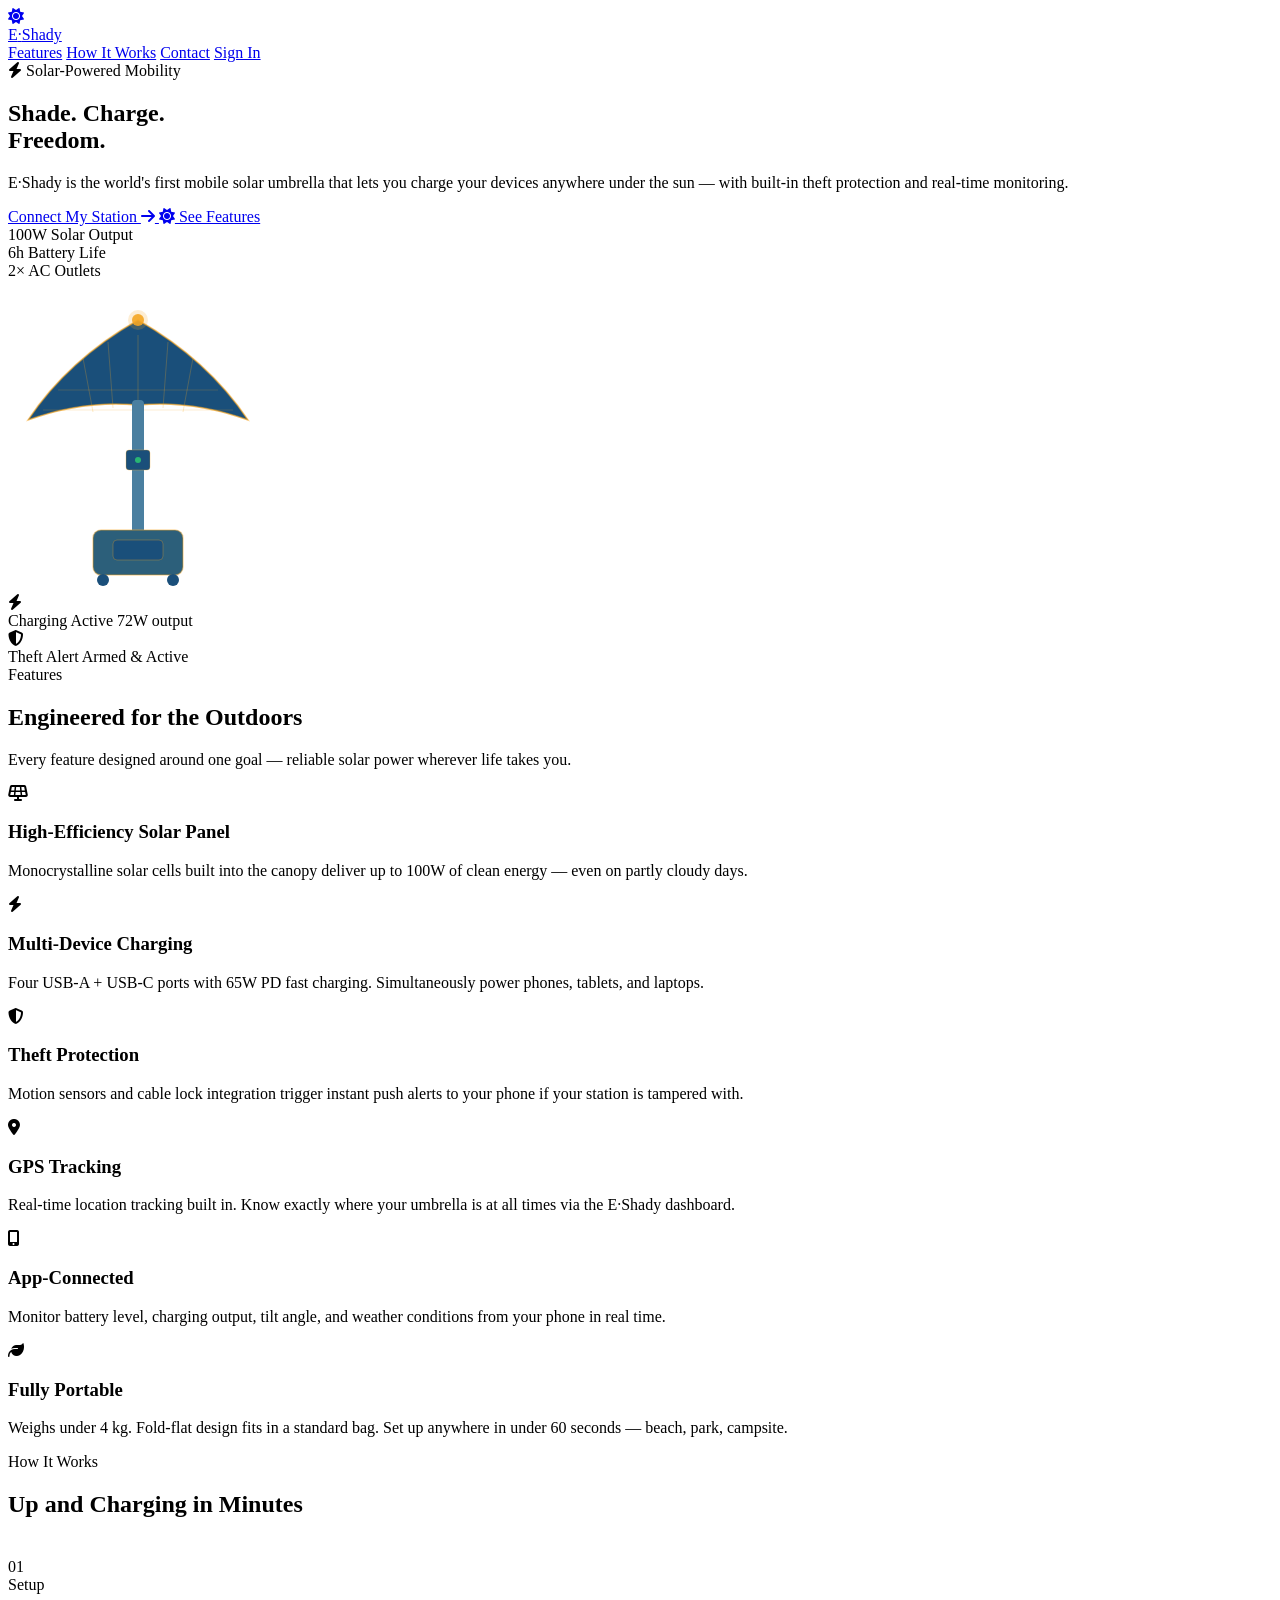
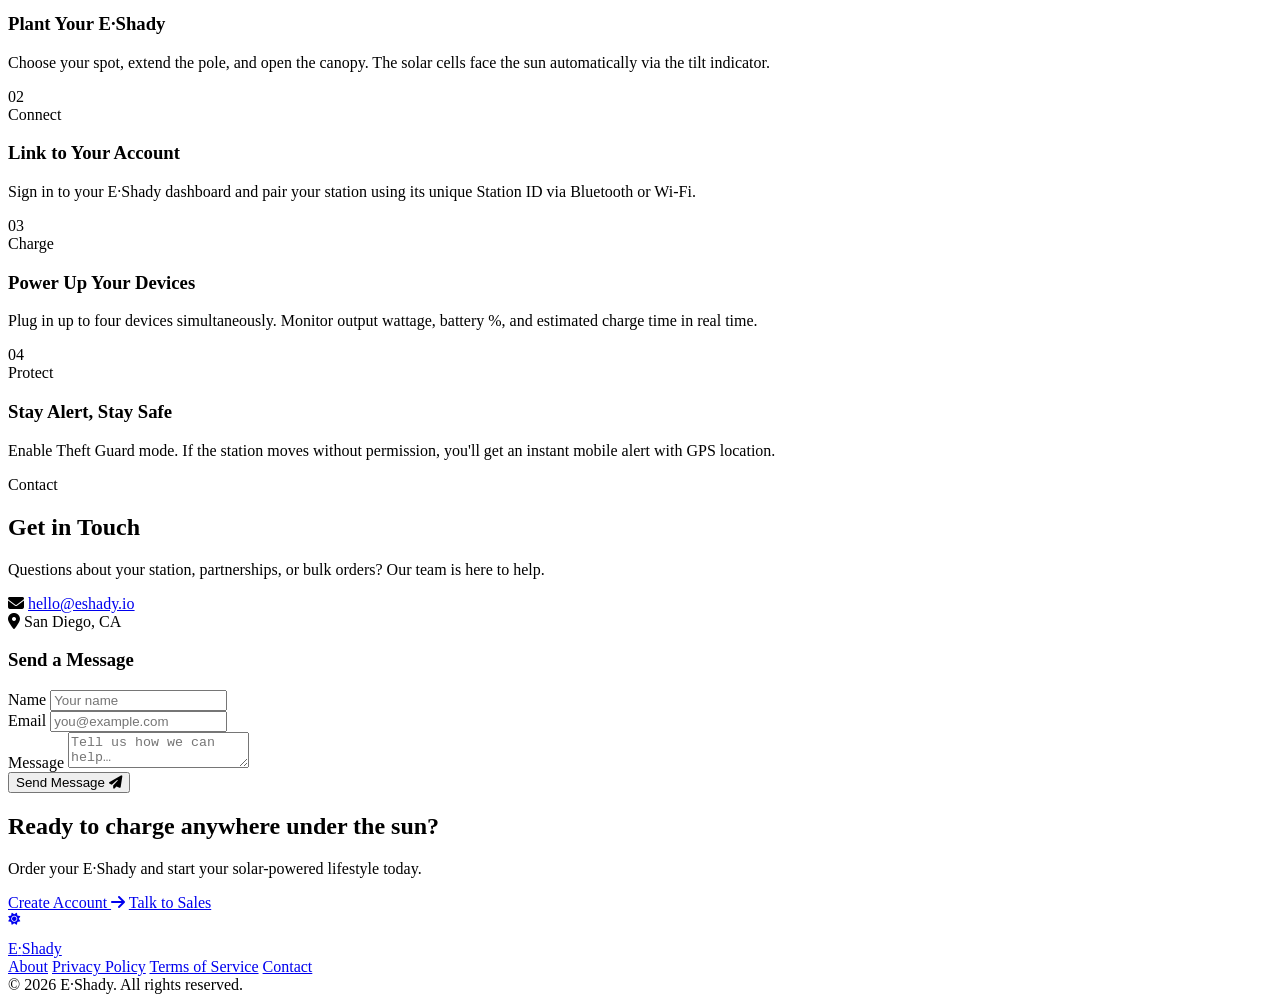
==== app/template/index.html @ 4dbcea80 "rename" ====
<!DOCTYPE html>
<html lang="en">
<head>
  <meta charset="utf-8" />
  <meta name="viewport" content="width=device-width, initial-scale=1" />
  <title>E·Shady — Solar Mobility Charging</title>

  <link rel="preconnect" href="https://fonts.googleapis.com">
  <link rel="preconnect" href="https://fonts.gstatic.com" crossorigin>
  <link href="https://fonts.googleapis.com/css2?family=Syne:wght@400;500;600;700;800&family=DM+Sans:ital,opsz,wght@0,9..40,300;0,9..40,400;0,9..40,500;1,9..40,300&display=swap" rel="stylesheet">

  <link rel="stylesheet" href="https://cdnjs.cloudflare.com/ajax/libs/font-awesome/6.5.0/css/all.min.css">
  <script src="/static/javascript/home.js" defer></script>
  <link rel="stylesheet" href="/static/css/global.css">
  <link rel="stylesheet" href="/static/css/home.css">
</head>
<body>

  <div class="sky-canvas">
    <div class="sun-glow"></div>
    <div class="sun-core"></div>
    <div class="ray"></div>
    <div class="ray"></div>
    <div class="ray"></div>
    <div class="ray"></div>
    <div class="ray"></div>
    <div class="ray"></div>
    <div class="ray"></div>
    <div class="ray"></div>
    <div class="ray"></div>
    <div class="ray"></div>
    <div class="ray"></div>
    <div class="ray"></div>
  </div>

  <div class="page">

    <header id="header">
      <a href="/" class="logo">
        <div class="logo-icon"><i class="fas fa-sun"></i></div>
        E<span class="logo-dot">·</span>Shady
      </a>
      <nav>
        <a href="#features">Features</a>
        <a href="#how">How It Works</a>
        <a href="#contact">Contact</a>
        <a href="#dashboard" class="btn-signin">Sign In</a>
      </nav>
    </header>

    <section class="hero">
      <div class="hero-left">
        <div class="hero-tag">
          <i class="fas fa-bolt"></i>
          Solar-Powered Mobility
        </div>

        <h1>Shade. Charge.<br><span>Freedom.</span></h1>

        <p class="hero-desc">
          E·Shady is the world's first mobile solar umbrella that lets you charge your
          devices anywhere under the sun — with built-in theft protection and real-time
          monitoring.
        </p>

        <div class="hero-cta">
          <a href="#dashboard" class="btn-primary">
            Connect My Station <i class="fas fa-arrow-right"></i>
          </a>
          <a href="#features" class="btn-outline">
            <i class="fas fa-sun"></i> See Features
          </a>
        </div>

        <div class="hero-stats">
          <div class="stat-item">
            <span class="stat-num">100W</span>
            <span class="stat-lbl">Solar Output</span>
          </div>
          <div class="stat-div"></div>
          <div class="stat-item">
            <span class="stat-num">6h</span>
            <span class="stat-lbl">Battery Life</span>
          </div>
          <div class="stat-div"></div>
          <div class="stat-item">
            <span class="stat-num">2×</span>
            <span class="stat-lbl">AC Outlets</span>
          </div>
        </div>
      </div>

      <div class="hero-right">
        <div class="umbrella-card">
          <div class="umbrella-bg"></div>

          <svg class="umbrella-svg" width="260" height="310" viewBox="0 0 260 310" fill="none"
               aria-label="E·Shady solar umbrella illustration" role="img">
            <!-- Canopy -->
            <path d="M130 40 Q60 80 20 140 Q75 120 130 125 Q185 120 240 140 Q200 80 130 40Z"
                  fill="#1A4F7A" stroke="rgba(245,166,35,0.4)" stroke-width="1"/>
            <line x1="75"  y1="78"  x2="85"  y2="132" stroke="rgba(245,166,35,0.25)" stroke-width="1"/>
            <line x1="100" y1="62"  x2="105" y2="128" stroke="rgba(245,166,35,0.25)" stroke-width="1"/>
            <line x1="130" y1="55"  x2="130" y2="125" stroke="rgba(245,166,35,0.25)" stroke-width="1"/>
            <line x1="160" y1="62"  x2="155" y2="128" stroke="rgba(245,166,35,0.25)" stroke-width="1"/>
            <line x1="185" y1="78"  x2="175" y2="132" stroke="rgba(245,166,35,0.25)" stroke-width="1"/>
            <line x1="50"  y1="110" x2="210" y2="110" stroke="rgba(245,166,35,0.2)"  stroke-width="1"/>
            <line x1="35"  y1="130" x2="225" y2="130" stroke="rgba(245,166,35,0.2)"  stroke-width="1"/>
            <path d="M130 40 Q60 80 20 140 Q75 120 130 125 Q185 120 240 140 Q200 80 130 40Z"
                  fill="none" stroke="rgba(245,166,35,0.5)" stroke-width="1.5"/>
            <circle cx="130" cy="40" r="6"  fill="#F5A623" opacity="0.9"/>
            <circle cx="130" cy="40" r="10" fill="rgba(245,166,35,0.2)"/>

            <rect x="124" y="120" width="12" height="170" rx="4" fill="url(#poleGrad)"/>

            <rect x="118" y="170" width="24" height="20" rx="3"
                  fill="#1A4F7A" stroke="rgba(245,166,35,0.3)" />

            <circle cx="130" cy="180" r="3" fill="#2ECC71">
              <animate attributeName="opacity" values="1;0.3;1" dur="2s" repeatCount="indefinite"/>
            </circle>

            <rect x="85" y="250" width="90" height="45" rx="8"
                  fill="#2C5F7A" stroke="rgba(245,166,35,0.4)" stroke-width="1.5"/>

            <rect x="105" y="260" width="50" height="20" rx="4"
                  fill="#1A4F7A" stroke="rgba(245,166,35,0.3)" />

            <!-- 4 wheels -->
            <circle cx="95"  cy="300" r="6" fill="#1A4F7A"/>
            <circle cx="165" cy="300" r="6" fill="#1A4F7A"/>

            <!-- Gradient -->
            <defs>
              <linearGradient id="poleGrad" x1="124" y1="0" x2="136" y2="0">
                <stop offset="0%" stop-color="#4A7FA0"/>
                <stop offset="100%" stop-color="#2C5F7A"/>
              </linearGradient>
            </defs>

          </svg>

          <div class="card-badge badge-charge">
            <div class="badge-icon yellow"><i class="fas fa-bolt"></i></div>
            <div class="badge-text">
              <span class="badge-title">Charging Active</span>
              <span class="badge-sub">72W output</span>
              <div class="charge-bar"><div class="charge-fill"></div></div>
            </div>
          </div>

          <div class="card-badge badge-shield">
            <div class="badge-icon green"><i class="fas fa-shield-alt"></i></div>
            <div class="badge-text">
              <span class="badge-title">Theft Alert</span>
              <span class="badge-sub">Armed &amp; Active</span>
            </div>
          </div>
        </div>
      </div>
    </section>

    <section class="features" id="features">
      <span class="section-label">Features</span>
      <h2 class="section-heading">Engineered for the Outdoors</h2>
      <p class="section-sub">
        Every feature designed around one goal — reliable solar power wherever life takes you.
      </p>

      <div class="features-grid">
        <div class="feature-card">
          <div class="feat-icon"><i class="fas fa-solar-panel"></i></div>
          <h3>High-Efficiency Solar Panel</h3>
          <p>Monocrystalline solar cells built into the canopy deliver up to 100W of clean energy — even on partly cloudy days.</p>
        </div>

        <div class="feature-card">
          <div class="feat-icon"><i class="fas fa-bolt"></i></div>
          <h3>Multi-Device Charging</h3>
          <p>Four USB-A + USB-C ports with 65W PD fast charging. Simultaneously power phones, tablets, and laptops.</p>
        </div>

        <div class="feature-card">
          <div class="feat-icon red"><i class="fas fa-shield-alt"></i></div>
          <h3>Theft Protection</h3>
          <p>Motion sensors and cable lock integration trigger instant push alerts to your phone if your station is tampered with.</p>
        </div>

        <div class="feature-card">
          <div class="feat-icon green"><i class="fas fa-map-marker-alt"></i></div>
          <h3>GPS Tracking</h3>
          <p>Real-time location tracking built in. Know exactly where your umbrella is at all times via the E·Shady dashboard.</p>
        </div>

        <div class="feature-card">
          <div class="feat-icon"><i class="fas fa-mobile-alt"></i></div>
          <h3>App-Connected</h3>
          <p>Monitor battery level, charging output, tilt angle, and weather conditions from your phone in real time.</p>
        </div>

        <div class="feature-card">
          <div class="feat-icon green"><i class="fas fa-leaf"></i></div>
          <h3>Fully Portable</h3>
          <p>Weighs under 4 kg. Fold-flat design fits in a standard bag. Set up anywhere in under 60 seconds — beach, park, campsite.</p>
        </div>
      </div>
    </section>

    <section class="how-section" id="how">
      <span class="section-label">How It Works</span>
      <h2 class="section-heading" style="margin-bottom:2.5rem;">Up and Charging in Minutes</h2>

      <div class="steps-grid">
        <div class="step-block">
          <div class="step-num">01</div>
          <div class="step-tag">Setup</div>
          <h3>Plant Your E·Shady</h3>
          <p>Choose your spot, extend the pole, and open the canopy. The solar cells face the sun automatically via the tilt indicator.</p>
        </div>

        <div class="step-block">
          <div class="step-num">02</div>
          <div class="step-tag">Connect</div>
          <h3>Link to Your Account</h3>
          <p>Sign in to your E·Shady dashboard and pair your station using its unique Station ID via Bluetooth or Wi-Fi.</p>
        </div>

        <div class="step-block">
          <div class="step-num">03</div>
          <div class="step-tag">Charge</div>
          <h3>Power Up Your Devices</h3>
          <p>Plug in up to four devices simultaneously. Monitor output wattage, battery %, and estimated charge time in real time.</p>
        </div>

        <div class="step-block">
          <div class="step-num">04</div>
          <div class="step-tag">Protect</div>
          <h3>Stay Alert, Stay Safe</h3>
          <p>Enable Theft Guard mode. If the station moves without permission, you'll get an instant mobile alert with GPS location.</p>
        </div>
      </div>
    </section>

    <section class="contact-section" id="contact">
      <div class="contact-left">
        <span class="section-label">Contact</span>
        <h2 class="section-heading">Get in Touch</h2>
        <p>Questions about your station, partnerships, or bulk orders? Our team is here to help.</p>

        <div class="contact-detail">
          <i class="fas fa-envelope"></i>
          <a href="mailto:hello@eshady.io">hello@eshady.io</a>
        </div>
        <div class="contact-detail">
          <i class="fas fa-map-marker-alt"></i>
          <span>San Diego, CA</span>
        </div>
      </div>

      <div class="contact-form-wrap">
        <h3>Send a Message</h3>
        <form id="contactForm" novalidate>
          <div class="row-2">
            <div class="form-group">
              <label for="contactName">Name</label>
              <input id="contactName" type="text" name="name" placeholder="Your name" required>
            </div>
            <div class="form-group">
              <label for="contactEmail">Email</label>
              <input id="contactEmail" type="email" name="email" placeholder="you@example.com" required>
            </div>
          </div>
          <div class="form-group">
            <label for="contactMessage">Message</label>
            <textarea id="contactMessage" name="message" placeholder="Tell us how we can help…" required></textarea>
          </div>
          <button type="submit" class="btn-primary">
            Send Message <i class="fas fa-paper-plane"></i>
          </button>
        </form>
      </div>
    </section>

    <div class="cta-banner">
      <h2>Ready to charge anywhere under the sun?</h2>
      <p>Order your E·Shady and start your solar-powered lifestyle today.</p>
      <div class="cta-actions">
        <a href="#dashboard" class="btn-primary">Create Account <i class="fas fa-arrow-right"></i></a>
        <a href="#contact"   class="btn-outline">Talk to Sales</a>
      </div>
    </div>

    <footer>
      <a href="/" class="footer-logo">
        <div class="logo-icon" style="width:28px; height:28px; font-size:0.75rem;">
          <i class="fas fa-sun"></i>
        </div>
        E<span class="logo-dot">·</span>Shady
      </a>

      <div class="footer-links">
        <a href="/about">About</a>
        <a href="/privacy">Privacy Policy</a>
        <a href="/terms">Terms of Service</a>
        <a href="#contact">Contact</a>
      </div>

      <div class="footer-copy">&copy; 2026 E·Shady. All rights reserved.</div>
    </footer>

  </div>

  

</body>
</html>
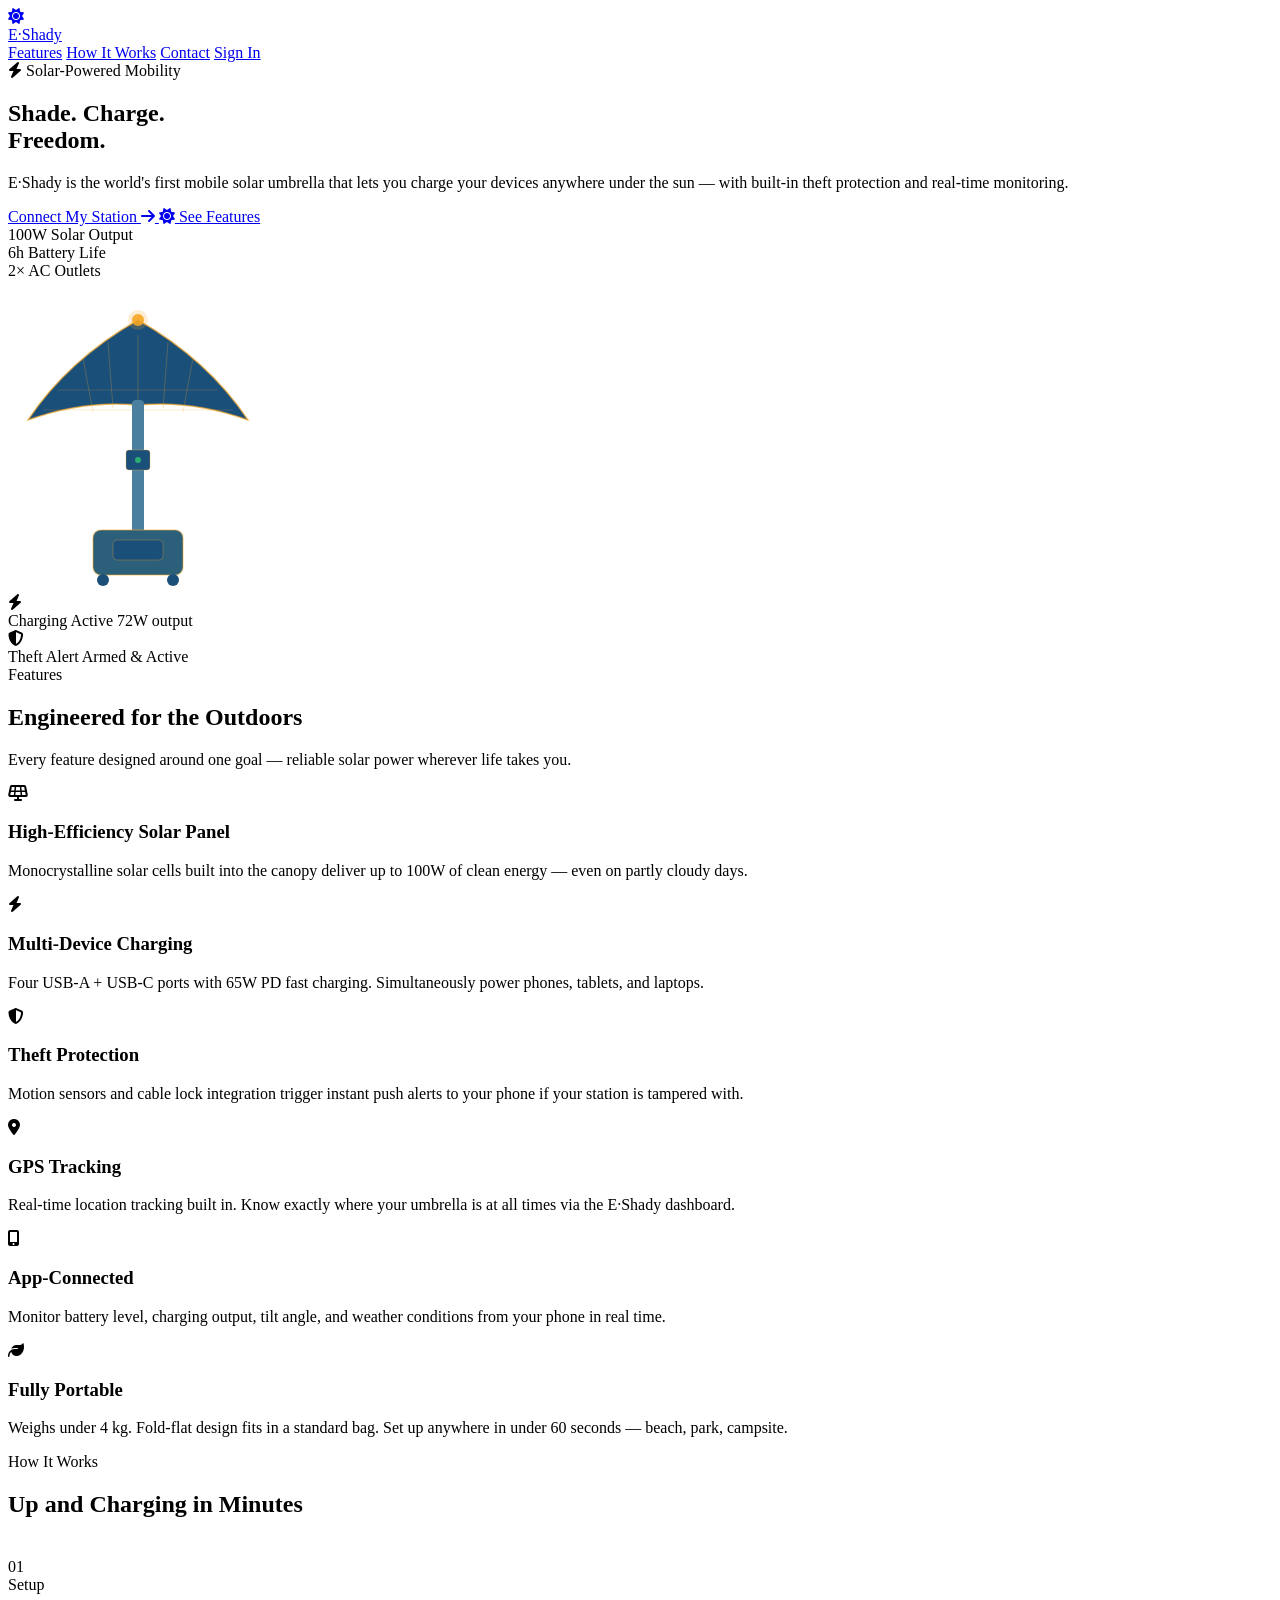
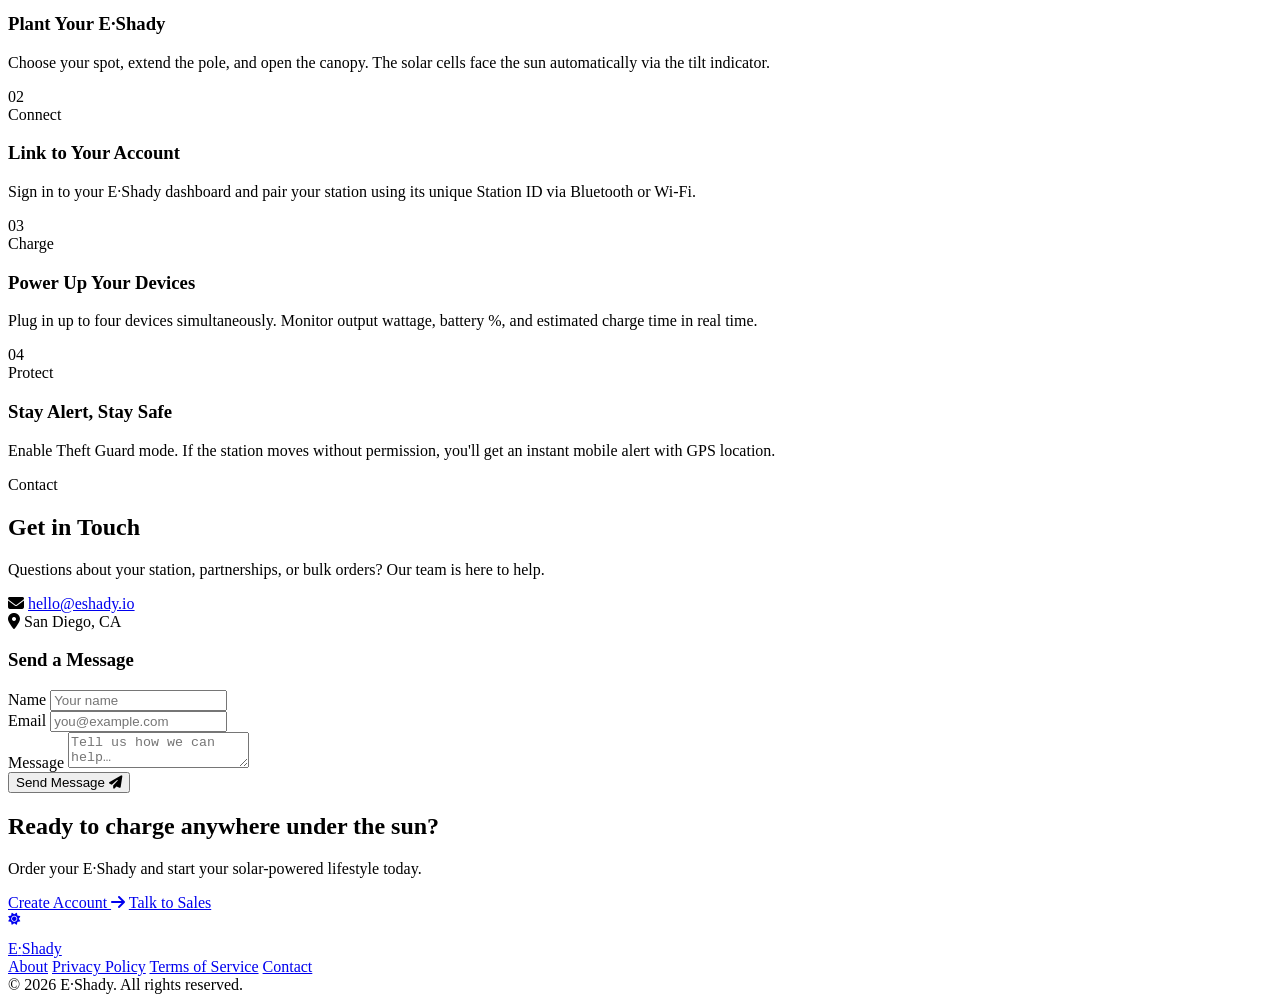
==== commit d671bdae: "Fix landing page routes and add Render health probe support" ====
--- a/app/template/index.html
+++ b/app/template/index.html
@@ -44,7 +44,7 @@
         <a href="#features">Features</a>
         <a href="#how">How It Works</a>
         <a href="#contact">Contact</a>
-        <a href="#dashboard" class="btn-signin">Sign In</a>
+        <a href="/login" class="btn-signin">Sign In</a>
       </nav>
     </header>
 
@@ -64,7 +64,7 @@
         </p>
 
         <div class="hero-cta">
-          <a href="#dashboard" class="btn-primary">
+          <a href="/login" class="btn-primary">
             Connect My Station <i class="fas fa-arrow-right"></i>
           </a>
           <a href="#features" class="btn-outline">
@@ -285,7 +285,7 @@
       <h2>Ready to charge anywhere under the sun?</h2>
       <p>Order your E·Shady and start your solar-powered lifestyle today.</p>
       <div class="cta-actions">
-        <a href="#dashboard" class="btn-primary">Create Account <i class="fas fa-arrow-right"></i></a>
+        <a href="/signup" class="btn-primary">Create Account <i class="fas fa-arrow-right"></i></a>
         <a href="#contact"   class="btn-outline">Talk to Sales</a>
       </div>
     </div>
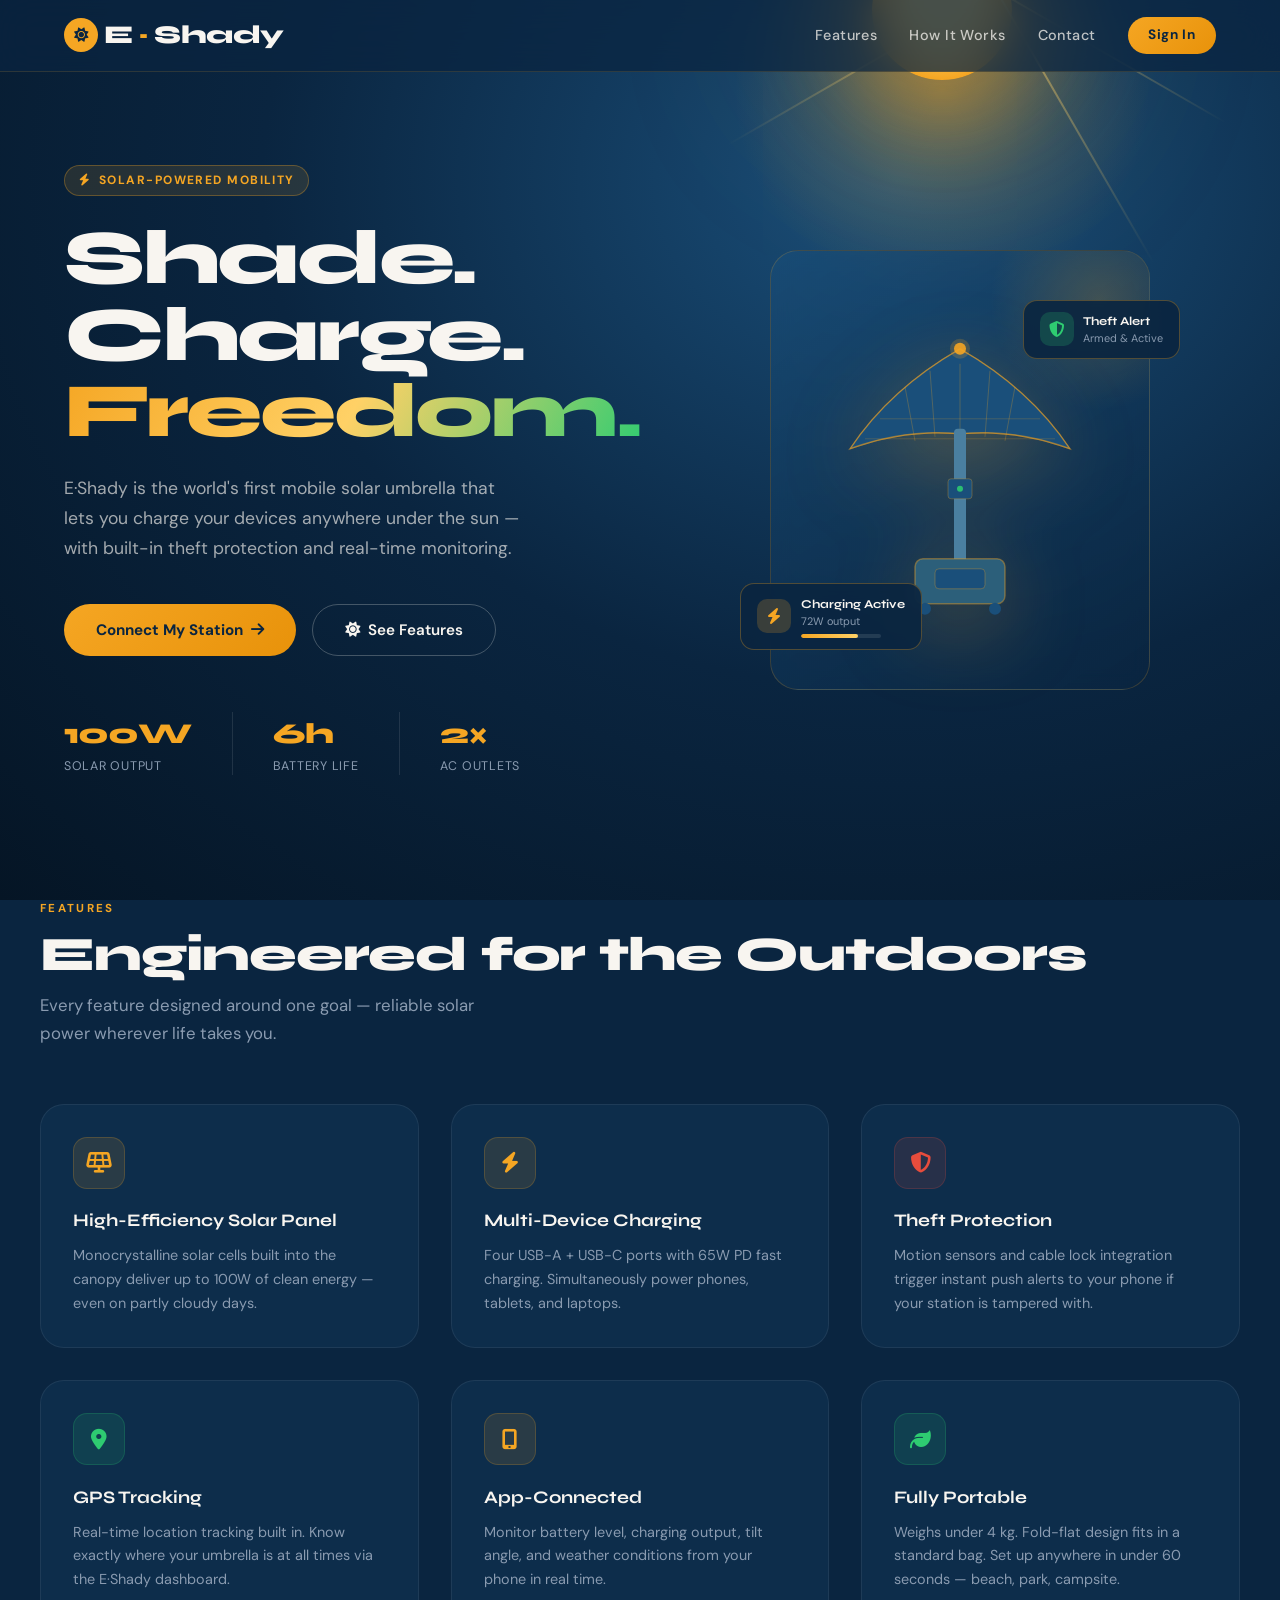
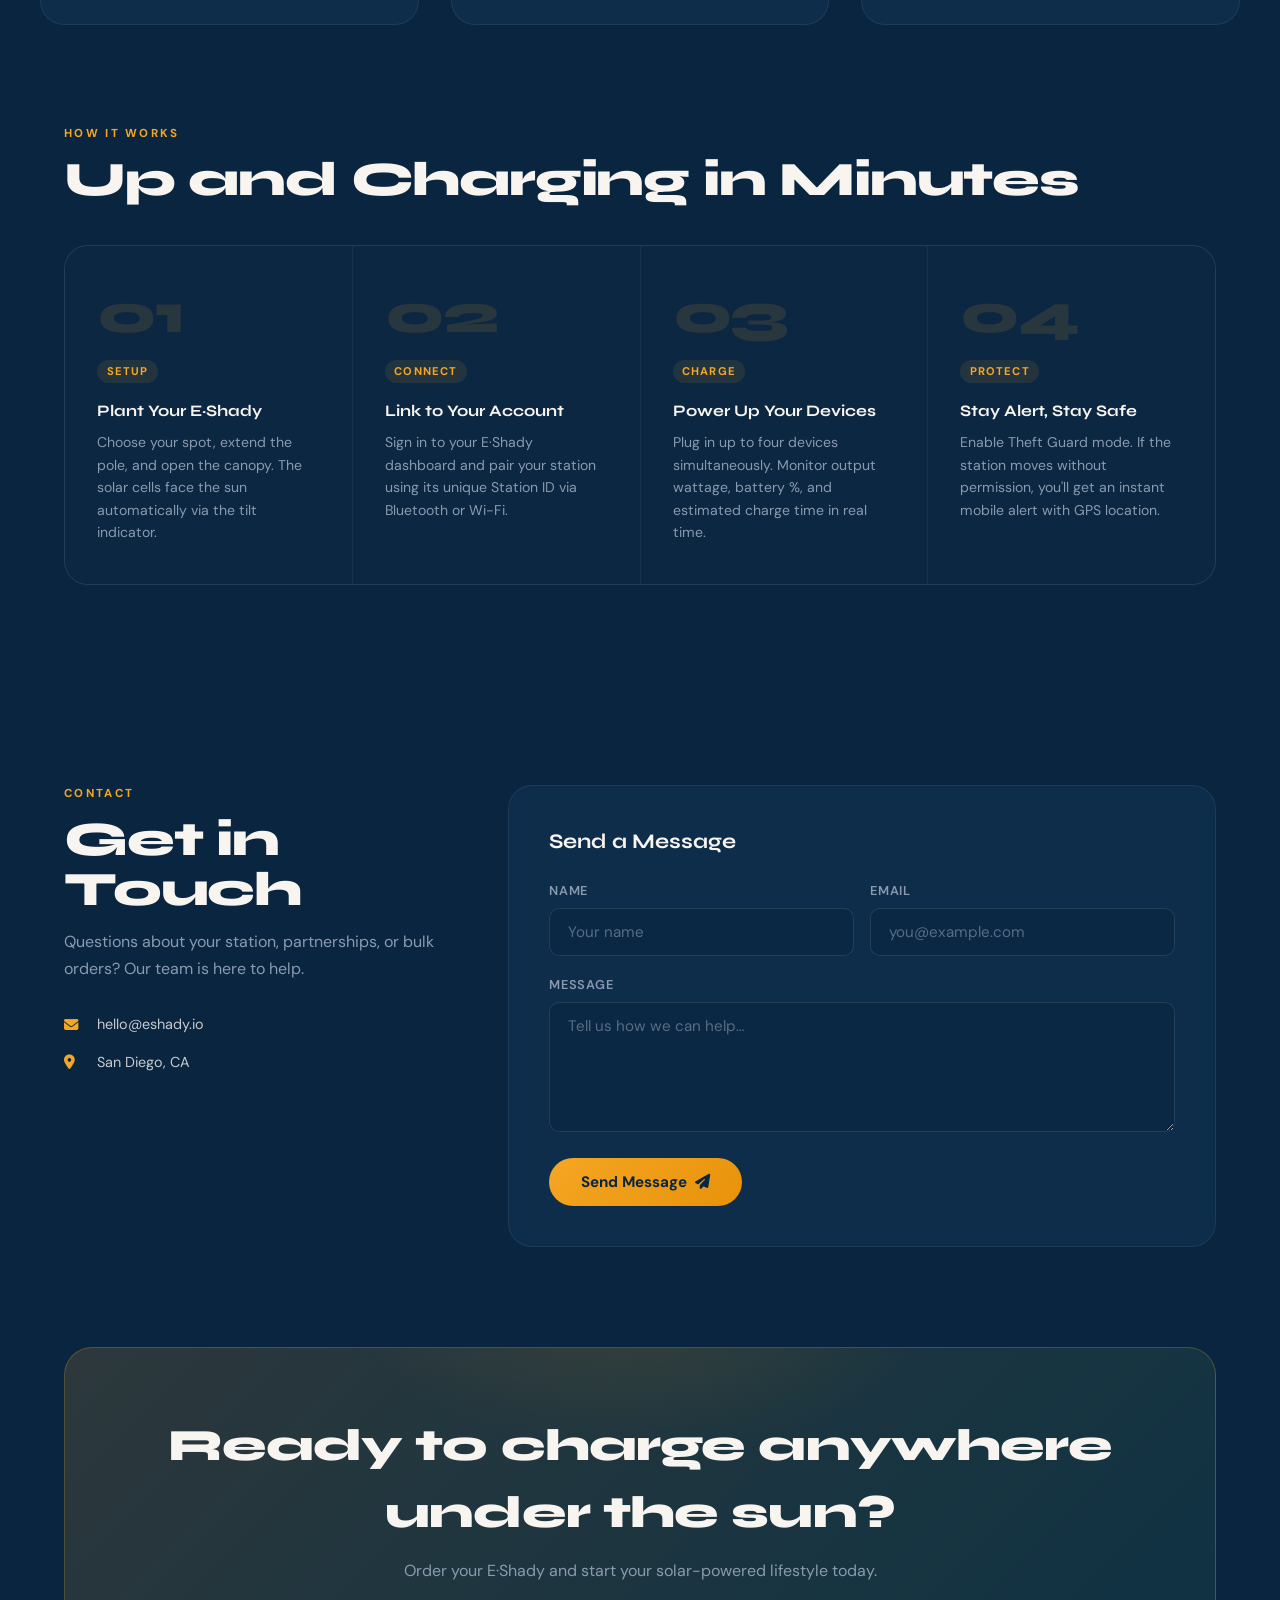
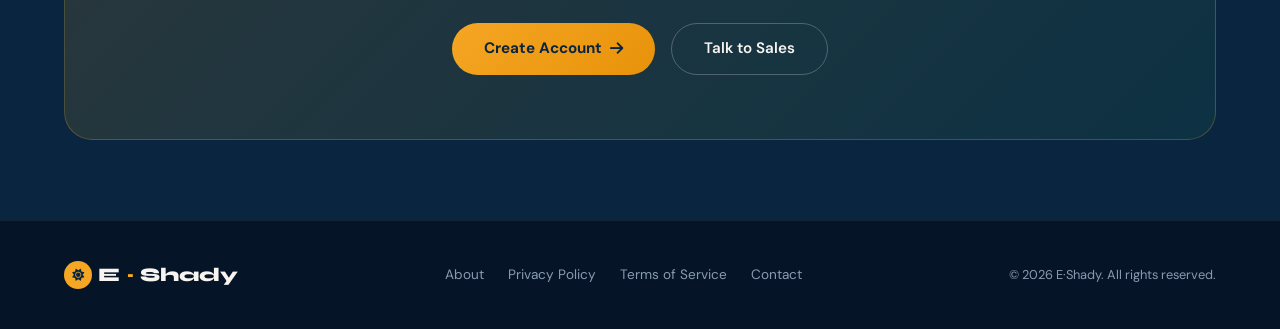
==== commit b29b70d0: "UI updates added maps page and changes to html to link to new css and js locations" ====
--- a/app/template/index.html
+++ b/app/template/index.html
@@ -11,8 +11,8 @@
 
   <link rel="stylesheet" href="https://cdnjs.cloudflare.com/ajax/libs/font-awesome/6.5.0/css/all.min.css">
   <script src="/static/javascript/home.js" defer></script>
-  <link rel="stylesheet" href="/static/css/global.css">
-  <link rel="stylesheet" href="/static/css/home.css">
+  <link rel="stylesheet" href="/app/static/css/global.css">
+  <link rel="stylesheet" href="/app/static/css/home.css">
 </head>
 <body>
 
--- a/app/static/css/global.css
+++ b/app/static/css/global.css
@@ -0,0 +1,452 @@
+/* ============================================================
+   E·SHADY  —  global.css
+   Shared across ALL pages: tokens, reset, typography,
+   header, footer, buttons, forms, utility classes.
+   ============================================================ */
+
+/* ──────────────────── DESIGN TOKENS ──────────────────── */
+:root {
+  /* Brand colours */
+  --sun:        #F5A623;
+  --sun-bright: #FFD166;
+  --sun-dark:   #E8920A;
+  --sky:        #0A2540;
+  --sky-mid:    #133B5C;
+  --sky-light:  #1A4F7A;
+  --sky-deep:   #051525;
+  --leaf:       #2ECC71;
+  --leaf-dim:   #27AE60;
+  --white:      #F8F5F0;
+  --muted:      #8A9BB0;
+  --danger:     #E74C3C;
+
+  /* Typography */
+  --font-display: 'Syne', sans-serif;
+  --font-body:    'DM Sans', sans-serif;
+
+  /* Spacing scale */
+  --space-xs:  0.4rem;
+  --space-sm:  0.8rem;
+  --space-md:  1.2rem;
+  --space-lg:  2rem;
+  --space-xl:  3.5rem;
+  --space-2xl: 6rem;
+
+  /* Radius */
+  --radius-sm:  10px;
+  --radius-md:  16px;
+  --radius-lg:  24px;
+  --radius-pill: 100px;
+
+  /* Transitions */
+  --transition-fast: 0.2s ease;
+  --transition-base: 0.3s ease;
+
+  /* Header height — used to offset page content */
+  --header-h: 72px;
+
+  /* Section horizontal padding */
+  --section-px: 5%;
+}
+
+/* ──────────────────── RESET ──────────────────── */
+*, *::before, *::after {
+  box-sizing: border-box;
+  margin: 0;
+  padding: 0;
+}
+
+html {
+  scroll-behavior: smooth;
+  -webkit-text-size-adjust: 100%;
+}
+
+body {
+  font-family: var(--font-body);
+  background: var(--sky);
+  color: var(--white);
+  overflow-x: hidden;
+  line-height: 1.5;
+  -webkit-font-smoothing: antialiased;
+}
+
+img, svg { display: block; max-width: 100%; }
+a { color: inherit; text-decoration: none; }
+button { font-family: inherit; cursor: pointer; }
+ul { list-style: none; }
+
+/* ──────────────────── ANIMATED SKY BACKGROUND ──────────────────── */
+/* Applied on every page via the .sky-canvas element in HTML */
+.sky-canvas {
+  position: fixed;
+  inset: 0;
+  z-index: 0;
+  background: radial-gradient(ellipse at 70% 20%, var(--sky-light) 0%, var(--sky) 50%, var(--sky-deep) 100%);
+  overflow: hidden;
+  pointer-events: none;
+}
+
+.sun-glow {
+  position: absolute;
+  top: -120px;
+  right: 10%;
+  width: 420px;
+  height: 420px;
+  border-radius: 50%;
+  background: radial-gradient(circle, rgba(245,166,35,0.35) 0%, rgba(245,166,35,0.12) 40%, transparent 70%);
+  animation: pulse-sun 6s ease-in-out infinite;
+}
+
+.sun-core {
+  position: absolute;
+  top: -60px;
+  right: calc(10% + 140px);
+  width: 140px;
+  height: 140px;
+  border-radius: 50%;
+  background: radial-gradient(circle, var(--sun-bright) 30%, var(--sun) 70%);
+  box-shadow:
+    0 0 80px 30px rgba(245,166,35,0.4),
+    0 0 200px 80px rgba(245,166,35,0.15);
+  animation: pulse-sun 6s ease-in-out infinite;
+}
+
+@keyframes pulse-sun {
+  0%, 100% { opacity: 1; transform: scale(1); }
+  50%       { opacity: 0.85; transform: scale(1.04); }
+}
+
+/* Sun rays */
+.ray {
+  position: absolute;
+  top: -10px;
+  right: calc(10% + 155px);
+  width: 2px;
+  background: linear-gradient(to bottom, rgba(255,209,102,0.6), transparent);
+  transform-origin: top center;
+  animation: spin-rays 20s linear infinite;
+}
+.ray:nth-child(1)  { height: 320px; transform: rotate(0deg); }
+.ray:nth-child(2)  { height: 280px; transform: rotate(30deg); }
+.ray:nth-child(3)  { height: 310px; transform: rotate(60deg); }
+.ray:nth-child(4)  { height: 260px; transform: rotate(90deg); }
+.ray:nth-child(5)  { height: 290px; transform: rotate(120deg); }
+.ray:nth-child(6)  { height: 300px; transform: rotate(150deg); }
+.ray:nth-child(7)  { height: 270px; transform: rotate(180deg); }
+.ray:nth-child(8)  { height: 295px; transform: rotate(210deg); }
+.ray:nth-child(9)  { height: 285px; transform: rotate(240deg); }
+.ray:nth-child(10) { height: 305px; transform: rotate(270deg); }
+.ray:nth-child(11) { height: 265px; transform: rotate(300deg); }
+.ray:nth-child(12) { height: 315px; transform: rotate(330deg); }
+
+@keyframes spin-rays { to { transform: rotate(360deg); } }
+
+/* Floating particles */
+.particle {
+  position: absolute;
+  border-radius: 50%;
+  background: rgba(255,209,102,0.5);
+  animation: float-up linear infinite;
+}
+
+@keyframes float-up {
+  0%   { opacity: 0; transform: translateY(0) scale(0); }
+  10%  { opacity: 1; }
+  90%  { opacity: 0.5; }
+  100% { opacity: 0; transform: translateY(-120vh) scale(1.5); }
+}
+
+/* ──────────────────── PAGE WRAPPER ──────────────────── */
+.page {
+  position: relative;
+  z-index: 1;
+}
+
+/* ──────────────────── HEADER ──────────────────── */
+header {
+  position: fixed;
+  top: 0; left: 0; right: 0;
+  z-index: 100;
+  height: var(--header-h);
+  padding: 0 var(--section-px);
+  display: flex;
+  align-items: center;
+  justify-content: space-between;
+  background: rgba(10,37,64,0.75);
+  backdrop-filter: blur(18px);
+  -webkit-backdrop-filter: blur(18px);
+  border-bottom: 1px solid rgba(245,166,35,0.15);
+  transition: background var(--transition-base);
+}
+
+header.scrolled {
+  background: rgba(5,21,37,0.95);
+}
+
+/* Logo */
+.logo {
+  font-family: var(--font-display);
+  font-size: 1.6rem;
+  font-weight: 800;
+  letter-spacing: -0.02em;
+  display: flex;
+  align-items: center;
+  gap: var(--space-xs);
+  text-decoration: none;
+  color: var(--white);
+}
+
+.logo-dot { color: var(--sun); }
+
+.logo-icon {
+  width: 34px;
+  height: 34px;
+  background: var(--sun);
+  border-radius: 50%;
+  display: flex;
+  align-items: center;
+  justify-content: center;
+  font-size: 0.9rem;
+  color: var(--sky);
+  flex-shrink: 0;
+}
+
+/* Nav */
+nav {
+  display: flex;
+  align-items: center;
+  gap: 2rem;
+}
+
+nav a {
+  color: rgba(248,245,240,0.75);
+  font-size: 0.9rem;
+  font-weight: 500;
+  letter-spacing: 0.03em;
+  transition: color var(--transition-fast);
+}
+
+nav a:hover,
+nav a.active { color: var(--sun); }
+
+.btn-signin {
+  background: linear-gradient(135deg, var(--sun), var(--sun-dark));
+  color: var(--sky) !important;
+  padding: 0.5rem 1.3rem;
+  border-radius: var(--radius-pill);
+  font-weight: 700;
+  font-size: 0.85rem;
+  letter-spacing: 0.04em;
+  transition: box-shadow var(--transition-fast), transform var(--transition-fast);
+}
+
+.btn-signin:hover {
+  box-shadow: 0 0 24px rgba(245,166,35,0.5);
+  transform: translateY(-1px);
+}
+
+/* ──────────────────── FOOTER ──────────────────── */
+footer {
+  position: relative;
+  z-index: 1;
+  background: rgba(5,21,37,0.9);
+  border-top: 1px solid rgba(255,255,255,0.06);
+  padding: 2.5rem var(--section-px);
+  display: flex;
+  align-items: center;
+  justify-content: space-between;
+  flex-wrap: wrap;
+  gap: 1rem;
+}
+
+.footer-logo {
+  font-family: var(--font-display);
+  font-weight: 800;
+  font-size: 1.2rem;
+  display: flex;
+  align-items: center;
+  gap: var(--space-xs);
+  color: var(--white);
+  text-decoration: none;
+}
+
+.footer-links {
+  display: flex;
+  gap: 1.5rem;
+  flex-wrap: wrap;
+}
+
+.footer-links a {
+  color: var(--muted);
+  font-size: 0.85rem;
+  transition: color var(--transition-fast);
+}
+
+.footer-links a:hover { color: var(--sun); }
+
+.footer-copy {
+  color: var(--muted);
+  font-size: 0.8rem;
+}
+
+/* ──────────────────── BUTTONS ──────────────────── */
+.btn-primary {
+  background: linear-gradient(135deg, var(--sun), var(--sun-dark));
+  color: var(--sky);
+  font-family: var(--font-body);
+  font-weight: 700;
+  font-size: 0.95rem;
+  padding: 0.85rem 2rem;
+  border-radius: var(--radius-pill);
+  border: none;
+  display: inline-flex;
+  align-items: center;
+  gap: 0.5rem;
+  cursor: pointer;
+  text-decoration: none;
+  transition: box-shadow var(--transition-fast), transform var(--transition-fast);
+}
+
+.btn-primary:hover {
+  box-shadow: 0 8px 32px rgba(245,166,35,0.45);
+  transform: translateY(-2px);
+}
+
+.btn-outline {
+  background: transparent;
+  color: var(--white);
+  font-family: var(--font-body);
+  font-weight: 600;
+  font-size: 0.95rem;
+  padding: 0.85rem 2rem;
+  border-radius: var(--radius-pill);
+  border: 1px solid rgba(248,245,240,0.25);
+  display: inline-flex;
+  align-items: center;
+  gap: 0.5rem;
+  cursor: pointer;
+  text-decoration: none;
+  transition: background var(--transition-fast), border-color var(--transition-fast);
+}
+
+.btn-outline:hover {
+  background: rgba(248,245,240,0.06);
+  border-color: rgba(248,245,240,0.5);
+}
+
+.btn-connect {
+  background: linear-gradient(135deg, var(--leaf), var(--leaf-dim));
+  color: #fff;
+  font-family: var(--font-body);
+  font-weight: 700;
+  font-size: 0.9rem;
+  padding: 0.75rem 1.4rem;
+  border-radius: var(--radius-sm);
+  border: none;
+  display: inline-flex;
+  align-items: center;
+  gap: 0.4rem;
+  cursor: pointer;
+  white-space: nowrap;
+  transition: box-shadow var(--transition-fast), transform var(--transition-fast);
+}
+
+.btn-connect:hover {
+  box-shadow: 0 6px 20px rgba(46,204,113,0.35);
+  transform: translateY(-1px);
+}
+
+/* ──────────────────── FORMS ──────────────────── */
+.form-group { margin-bottom: 1.2rem; }
+
+.form-group label {
+  display: block;
+  font-size: 0.8rem;
+  font-weight: 600;
+  letter-spacing: 0.06em;
+  text-transform: uppercase;
+  color: var(--muted);
+  margin-bottom: 0.5rem;
+}
+
+.form-group input,
+.form-group textarea {
+  width: 100%;
+  background: rgba(10,37,64,0.6);
+  border: 1px solid rgba(255,255,255,0.1);
+  color: var(--white);
+  font-family: var(--font-body);
+  font-size: 0.95rem;
+  padding: 0.8rem 1.1rem;
+  border-radius: var(--radius-sm);
+  outline: none;
+  transition: border-color var(--transition-fast), box-shadow var(--transition-fast);
+}
+
+.form-group input:focus,
+.form-group textarea:focus {
+  border-color: var(--sun);
+  box-shadow: 0 0 0 3px rgba(245,166,35,0.15);
+}
+
+.form-group input::placeholder,
+.form-group textarea::placeholder {
+  color: rgba(138,155,176,0.6);
+}
+
+.form-group textarea {
+  resize: vertical;
+  min-height: 130px;
+}
+
+/* ──────────────────── SECTION TYPOGRAPHY ──────────────────── */
+.section-label {
+  display: block;
+  font-size: 0.72rem;
+  font-weight: 700;
+  letter-spacing: 0.2em;
+  text-transform: uppercase;
+  color: var(--sun);
+  margin-bottom: 0.8rem;
+}
+
+.section-heading {
+  font-family: var(--font-display);
+  font-size: clamp(2rem, 4vw, 3rem);
+  font-weight: 800;
+  letter-spacing: -0.025em;
+  line-height: 1.05;
+  margin-bottom: 0.75rem;
+}
+
+.section-sub {
+  color: var(--muted);
+  font-size: 1.05rem;
+  max-width: 480px;
+  line-height: 1.65;
+  margin-bottom: 3.5rem;
+}
+
+/* ──────────────────── UTILITY ANIMATIONS ──────────────────── */
+@keyframes fade-up {
+  from { opacity: 0; transform: translateY(24px); }
+  to   { opacity: 1; transform: translateY(0); }
+}
+
+@keyframes dot-blink {
+  0%, 100% { opacity: 1; }
+  50%       { opacity: 0.4; }
+}
+
+/* ──────────────────── RESPONSIVE — GLOBAL ──────────────────── */
+@media (max-width: 900px) {
+  nav a:not(.btn-signin) { display: none; }
+
+  footer {
+    flex-direction: column;
+    text-align: center;
+  }
+
+  .footer-links { justify-content: center; }
+}
+
--- a/app/static/css/home.css
+++ b/app/static/css/home.css
@@ -0,0 +1,653 @@
+.hero {
+  min-height: 100vh;
+  display: flex;
+  align-items: center;
+  padding: calc(var(--header-h) + 3rem) var(--section-px) 5rem;
+  gap: 4rem;
+}
+
+.hero-left {
+  flex: 1;
+  max-width: 580px;
+}
+
+.hero-tag {
+  display: inline-flex;
+  align-items: center;
+  gap: 0.5rem;
+  background: rgba(245,166,35,0.12);
+  border: 1px solid rgba(245,166,35,0.3);
+  color: var(--sun);
+  font-size: 0.75rem;
+  font-weight: 700;
+  letter-spacing: 0.12em;
+  text-transform: uppercase;
+  padding: 0.35rem 0.85rem;
+  border-radius: var(--radius-pill);
+  margin-bottom: 1.5rem;
+  animation: fade-up 0.8s ease both;
+}
+
+.hero h1 {
+  font-family: var(--font-display);
+  font-size: clamp(3rem, 6vw, 5rem);
+  font-weight: 800;
+  line-height: 1.0;
+  letter-spacing: -0.03em;
+  margin-bottom: 1.5rem;
+  animation: fade-up 0.8s 0.1s ease both;
+}
+
+.hero h1 span {
+  background: linear-gradient(120deg, var(--sun), var(--sun-bright), var(--leaf));
+  -webkit-background-clip: text;
+  -webkit-text-fill-color: transparent;
+  background-clip: text;
+}
+
+.hero-desc {
+  color: rgba(248,245,240,0.65);
+  font-size: 1.1rem;
+  line-height: 1.7;
+  max-width: 460px;
+  margin-bottom: 2.5rem;
+  animation: fade-up 0.8s 0.2s ease both;
+}
+
+.hero-cta {
+  display: flex;
+  gap: 1rem;
+  flex-wrap: wrap;
+  animation: fade-up 0.8s 0.3s ease both;
+}
+
+.hero-stats {
+  display: flex;
+  gap: 2.5rem;
+  margin-top: 3.5rem;
+  animation: fade-up 0.8s 0.4s ease both;
+}
+
+.stat-item {
+  display: flex;
+  flex-direction: column;
+}
+
+.stat-num {
+  font-family: var(--font-display);
+  font-size: 1.8rem;
+  font-weight: 800;
+  color: var(--sun);
+  letter-spacing: -0.03em;
+}
+
+.stat-lbl {
+  font-size: 0.78rem;
+  color: var(--muted);
+  letter-spacing: 0.06em;
+  text-transform: uppercase;
+  margin-top: 0.1rem;
+}
+
+.stat-div {
+  width: 1px;
+  background: rgba(255,255,255,0.1);
+  align-self: stretch;
+}
+
+.hero-right {
+  flex: 1;
+  display: flex;
+  align-items: center;
+  justify-content: center;
+  animation: fade-up 0.8s 0.2s ease both;
+}
+
+.umbrella-card {
+  position: relative;
+  width: 380px;
+  height: 440px;
+}
+
+.umbrella-bg {
+  position: absolute;
+  inset: 0;
+  border-radius: 28px;
+  background: linear-gradient(145deg, rgba(26,79,122,0.6), rgba(10,37,64,0.8));
+  border: 1px solid rgba(245,166,35,0.2);
+  backdrop-filter: blur(10px);
+  overflow: hidden;
+}
+
+.umbrella-bg::before {
+  content: '';
+  position: absolute;
+  top: -60px; right: -60px;
+  width: 220px; height: 220px;
+  border-radius: 50%;
+  background: radial-gradient(circle, rgba(245,166,35,0.2), transparent 70%);
+}
+
+.umbrella-svg {
+  position: absolute;
+  top: 50%;
+  left: 50%;
+  transform: translate(-50%, -52%);
+  filter: drop-shadow(0 20px 40px rgba(245,166,35,0.3));
+  animation: sway 5s ease-in-out infinite;
+}
+
+@keyframes sway {
+  0%, 100% { transform: translate(-50%, -52%) rotate(-1deg); }
+  50%       { transform: translate(-50%, -52%) rotate(1deg); }
+}
+
+.card-badge {
+  position: absolute;
+  background: rgba(10,37,64,0.9);
+  border: 1px solid rgba(245,166,35,0.3);
+  border-radius: 14px;
+  padding: 0.7rem 1rem;
+  display: flex;
+  align-items: center;
+  gap: 0.6rem;
+  backdrop-filter: blur(8px);
+}
+
+.badge-charge {
+  bottom: 40px;
+  left: -30px;
+  animation: badge-float 4s ease-in-out infinite;
+}
+
+.badge-shield {
+  top: 50px;
+  right: -30px;
+  animation: badge-float 4s ease-in-out infinite 2s;
+}
+
+@keyframes badge-float {
+  0%, 100% { transform: translateY(0); }
+  50%       { transform: translateY(-8px); }
+}
+
+.badge-icon {
+  width: 34px;
+  height: 34px;
+  border-radius: 10px;
+  display: flex;
+  align-items: center;
+  justify-content: center;
+  font-size: 1rem;
+}
+
+.badge-icon.yellow { background: rgba(245,166,35,0.2); color: var(--sun); }
+.badge-icon.green  { background: rgba(46,204,113,0.2);  color: var(--leaf); }
+
+.badge-text {
+  display: flex;
+  flex-direction: column;
+}
+
+.badge-title {
+  font-family: var(--font-display);
+  font-size: 0.75rem;
+  font-weight: 700;
+}
+
+.badge-sub {
+  font-size: 0.68rem;
+  color: var(--muted);
+}
+
+.charge-bar {
+  margin-top: 0.3rem;
+  height: 4px;
+  width: 80px;
+  background: rgba(255,255,255,0.1);
+  border-radius: 2px;
+  overflow: hidden;
+}
+
+.charge-fill {
+  height: 100%;
+  width: 72%;
+  background: linear-gradient(90deg, var(--sun), var(--sun-bright));
+  border-radius: 2px;
+  animation: charge-pulse 3s ease-in-out infinite;
+}
+
+@keyframes charge-pulse {
+  0%, 100% { width: 68%; }
+  50%       { width: 80%; }
+}
+
+.features {
+  max-width: 1200px;
+  margin: 0 auto;
+}
+
+.features-grid {
+  display: grid;
+  grid-template-columns: repeat(3, 1fr);
+  gap: 2rem;
+}
+
+.feature-card {
+  background: rgba(19,59,92,0.4);
+  border: 1px solid rgba(255,255,255,0.07);
+  border-radius: var(--radius-lg);
+  padding: 2rem;
+  transition: border-color var(--transition-base), transform var(--transition-base), box-shadow var(--transition-base);
+  position: relative;
+  overflow: hidden;
+}
+
+.feature-card::before {
+  content: '';
+  position: absolute;
+  inset: 0;
+  background: linear-gradient(135deg, rgba(245,166,35,0.05), transparent 60%);
+  opacity: 0;
+  transition: opacity var(--transition-base);
+}
+
+.feature-card:hover {
+  border-color: rgba(245,166,35,0.3);
+  transform: translateY(-4px);
+  box-shadow: 0 20px 40px rgba(0,0,0,0.25);
+}
+
+.feature-card:hover::before { opacity: 1; }
+
+.feat-icon {
+  width: 52px;
+  height: 52px;
+  border-radius: 14px;
+  background: rgba(245,166,35,0.12);
+  border: 1px solid rgba(245,166,35,0.2);
+  display: flex;
+  align-items: center;
+  justify-content: center;
+  font-size: 1.3rem;
+  color: var(--sun);
+  margin-bottom: 1.2rem;
+}
+
+.feat-icon.green { background: rgba(46,204,113,0.12); border-color: rgba(46,204,113,0.2); color: var(--leaf); }
+.feat-icon.red   { background: rgba(231,76,60,0.12);  border-color: rgba(231,76,60,0.2);  color: var(--danger); }
+
+.feature-card h3 {
+  font-family: var(--font-display);
+  font-size: 1.1rem;
+  font-weight: 700;
+  margin-bottom: 0.6rem;
+}
+
+.feature-card p {
+  color: var(--muted);
+  font-size: 0.9rem;
+  line-height: 1.65;
+}
+
+.dashboard-section {
+  padding: 100px var(--section-px);
+  display: flex;
+  gap: 4rem;
+  align-items: center;
+}
+
+.dash-left { flex: 1; }
+
+.dash-right {
+  flex: 1;
+  display: flex;
+  flex-direction: column;
+  gap: 1.5rem;
+}
+
+.login-card {
+  background: rgba(19,59,92,0.5);
+  border: 1px solid rgba(245,166,35,0.2);
+  border-radius: var(--radius-lg);
+  padding: 2.5rem;
+  backdrop-filter: blur(12px);
+}
+
+.login-card h3 {
+  font-family: var(--font-display);
+  font-size: 1.4rem;
+  font-weight: 800;
+  margin-bottom: 0.3rem;
+}
+
+.login-card .sub {
+  color: var(--muted);
+  font-size: 0.88rem;
+  margin-bottom: 2rem;
+}
+
+.login-footer {
+  display: flex;
+  justify-content: flex-end;
+  margin-top: 0.5rem;
+}
+
+.forgot {
+  color: var(--sun);
+  font-size: 0.82rem;
+  text-decoration: none;
+  transition: opacity var(--transition-fast);
+}
+
+.forgot:hover { opacity: 0.75; }
+
+.signup-prompt {
+  text-align: center;
+  margin-top: 1.5rem;
+  font-size: 0.85rem;
+  color: var(--muted);
+}
+
+.signup-prompt a {
+  color: var(--sun);
+  font-weight: 600;
+  transition: opacity var(--transition-fast);
+}
+
+.signup-prompt a:hover { opacity: 0.75; }
+
+/* Station connection card */
+.station-card {
+  background: rgba(19,59,92,0.5);
+  border: 1px solid rgba(46,204,113,0.25);
+  border-radius: var(--radius-lg);
+  padding: 2rem 2.5rem;
+  backdrop-filter: blur(12px);
+}
+
+.station-header {
+  display: flex;
+  align-items: center;
+  gap: 0.8rem;
+  margin-bottom: 1.5rem;
+}
+
+.station-header h3 {
+  font-family: var(--font-display);
+  font-size: 1.15rem;
+  font-weight: 700;
+}
+
+.station-icon {
+  width: 40px;
+  height: 40px;
+  border-radius: 11px;
+  background: rgba(46,204,113,0.15);
+  border: 1px solid rgba(46,204,113,0.3);
+  display: flex;
+  align-items: center;
+  justify-content: center;
+  color: var(--leaf);
+  font-size: 1.1rem;
+}
+
+.station-id-row {
+  display: flex;
+  gap: 0.8rem;
+  margin-bottom: 1rem;
+}
+
+.station-id-row input {
+  flex: 1;
+  background: rgba(10,37,64,0.6);
+  border: 1px solid rgba(255,255,255,0.1);
+  color: var(--white);
+  font-family: var(--font-body);
+  font-size: 0.95rem;
+  padding: 0.75rem 1rem;
+  border-radius: var(--radius-sm);
+  outline: none;
+  transition: border-color var(--transition-fast);
+}
+
+.station-id-row input:focus { border-color: var(--leaf); }
+.station-id-row input::placeholder { color: rgba(138,155,176,0.6); }
+
+.stations-list {
+  display: flex;
+  flex-direction: column;
+  gap: 0.7rem;
+}
+
+.station-item {
+  display: flex;
+  align-items: center;
+  justify-content: space-between;
+  background: rgba(10,37,64,0.5);
+  border: 1px solid rgba(255,255,255,0.07);
+  border-radius: var(--radius-sm);
+  padding: 0.7rem 1rem;
+}
+
+.station-info {
+  display: flex;
+  align-items: center;
+  gap: 0.7rem;
+}
+
+.station-dot {
+  width: 10px;
+  height: 10px;
+  border-radius: 50%;
+  background: var(--leaf);
+  box-shadow: 0 0 8px var(--leaf);
+  animation: dot-blink 2s ease-in-out infinite;
+  flex-shrink: 0;
+}
+
+.station-name {
+  font-size: 0.85rem;
+  font-weight: 600;
+}
+
+.station-battery {
+  font-size: 0.75rem;
+  color: var(--muted);
+}
+
+.station-power {
+  font-size: 0.78rem;
+  color: var(--sun);
+  font-weight: 700;
+  background: rgba(245,166,35,0.1);
+  padding: 0.2rem 0.6rem;
+  border-radius: var(--radius-pill);
+  white-space: nowrap;
+}
+
+.how-section {
+  padding: 100px var(--section-px);
+}
+
+.steps-grid {
+  display: grid;
+  grid-template-columns: repeat(auto-fit, minmax(220px, 1fr));
+  gap: 1px;
+  background: rgba(255,255,255,0.06);
+  border-radius: var(--radius-lg);
+  overflow: hidden;
+  border: 1px solid rgba(255,255,255,0.06);
+}
+
+.step-block {
+  background: rgba(10,37,64,0.8);
+  padding: 2.5rem 2rem;
+  transition: background var(--transition-base);
+}
+
+.step-block:hover { background: rgba(19,59,92,0.8); }
+
+.step-num {
+  font-family: var(--font-display);
+  font-size: 3.5rem;
+  font-weight: 800;
+  color: rgba(245,166,35,0.12);
+  line-height: 1;
+  margin-bottom: 1rem;
+  letter-spacing: -0.04em;
+}
+
+.step-block h3 {
+  font-family: var(--font-display);
+  font-size: 1rem;
+  font-weight: 700;
+  margin-bottom: 0.5rem;
+}
+
+.step-block p {
+  color: var(--muted);
+  font-size: 0.88rem;
+  line-height: 1.6;
+}
+
+.step-tag {
+  display: inline-block;
+  font-size: 0.7rem;
+  font-weight: 700;
+  letter-spacing: 0.1em;
+  text-transform: uppercase;
+  color: var(--sun);
+  background: rgba(245,166,35,0.1);
+  padding: 0.2rem 0.6rem;
+  border-radius: var(--radius-pill);
+  margin-bottom: 1rem;
+}
+
+.contact-section {
+  padding: 100px var(--section-px);
+  display: flex;
+  gap: 4rem;
+  align-items: flex-start;
+}
+
+.contact-left {
+  flex: 1;
+  max-width: 380px;
+}
+
+.contact-left > p {
+  color: var(--muted);
+  line-height: 1.7;
+  margin-bottom: 2rem;
+}
+
+.contact-detail {
+  display: flex;
+  align-items: center;
+  gap: 0.8rem;
+  margin-bottom: 1rem;
+  color: rgba(248,245,240,0.8);
+  font-size: 0.9rem;
+}
+
+.contact-detail i {
+  color: var(--sun);
+  width: 20px;
+  flex-shrink: 0;
+}
+
+.contact-detail a {
+  color: inherit;
+  transition: color var(--transition-fast);
+}
+
+.contact-detail a:hover { color: var(--sun); }
+
+.contact-form-wrap {
+  flex: 1;
+  background: rgba(19,59,92,0.4);
+  border: 1px solid rgba(255,255,255,0.07);
+  border-radius: var(--radius-lg);
+  padding: 2.5rem;
+  backdrop-filter: blur(10px);
+}
+
+.contact-form-wrap h3 {
+  font-family: var(--font-display);
+  font-size: 1.3rem;
+  font-weight: 700;
+  margin-bottom: 1.5rem;
+}
+
+.row-2 {
+  display: grid;
+  grid-template-columns: 1fr 1fr;
+  gap: 1rem;
+}
+
+.cta-banner {
+  margin: 0 var(--section-px) 80px;
+  background: linear-gradient(135deg, rgba(245,166,35,0.15), rgba(46,204,113,0.08));
+  border: 1px solid rgba(245,166,35,0.25);
+  border-radius: 28px;
+  padding: 4rem var(--section-px);
+  text-align: center;
+  position: relative;
+  overflow: hidden;
+}
+
+.cta-banner::before {
+  content: '';
+  position: absolute;
+  top: -50%; left: 50%;
+  transform: translateX(-50%);
+  width: 600px; height: 300px;
+  border-radius: 50%;
+  background: radial-gradient(ellipse, rgba(245,166,35,0.1), transparent 70%);
+  pointer-events: none;
+}
+
+.cta-banner h2 {
+  font-family: var(--font-display);
+  font-size: clamp(1.8rem, 3.5vw, 2.8rem);
+  font-weight: 800;
+  letter-spacing: -0.02em;
+  margin-bottom: 0.8rem;
+  position: relative;
+}
+
+.cta-banner p {
+  color: var(--muted);
+  margin-bottom: 2.5rem;
+  position: relative;
+}
+
+.cta-banner .cta-actions {
+  display: flex;
+  gap: 1rem;
+  justify-content: center;
+  flex-wrap: wrap;
+  position: relative;
+}
+
+@media (max-width: 900px) {
+  .hero {
+    flex-direction: column;
+    text-align: center;
+    align-items: center;
+    padding-top: calc(var(--header-h) + 2rem);
+  }
+
+  .hero-desc  { margin: 0 auto 2.5rem; }
+  .hero-cta   { justify-content: center; }
+  .hero-stats { justify-content: center; }
+
+  /* Hide illustration on mobile */
+  .hero-right { display: none; }
+
+  .dashboard-section { flex-direction: column; }
+  .contact-section   { flex-direction: column; }
+  .contact-left      { max-width: 100%; }
+  .row-2             { grid-template-columns: 1fr; }
+}
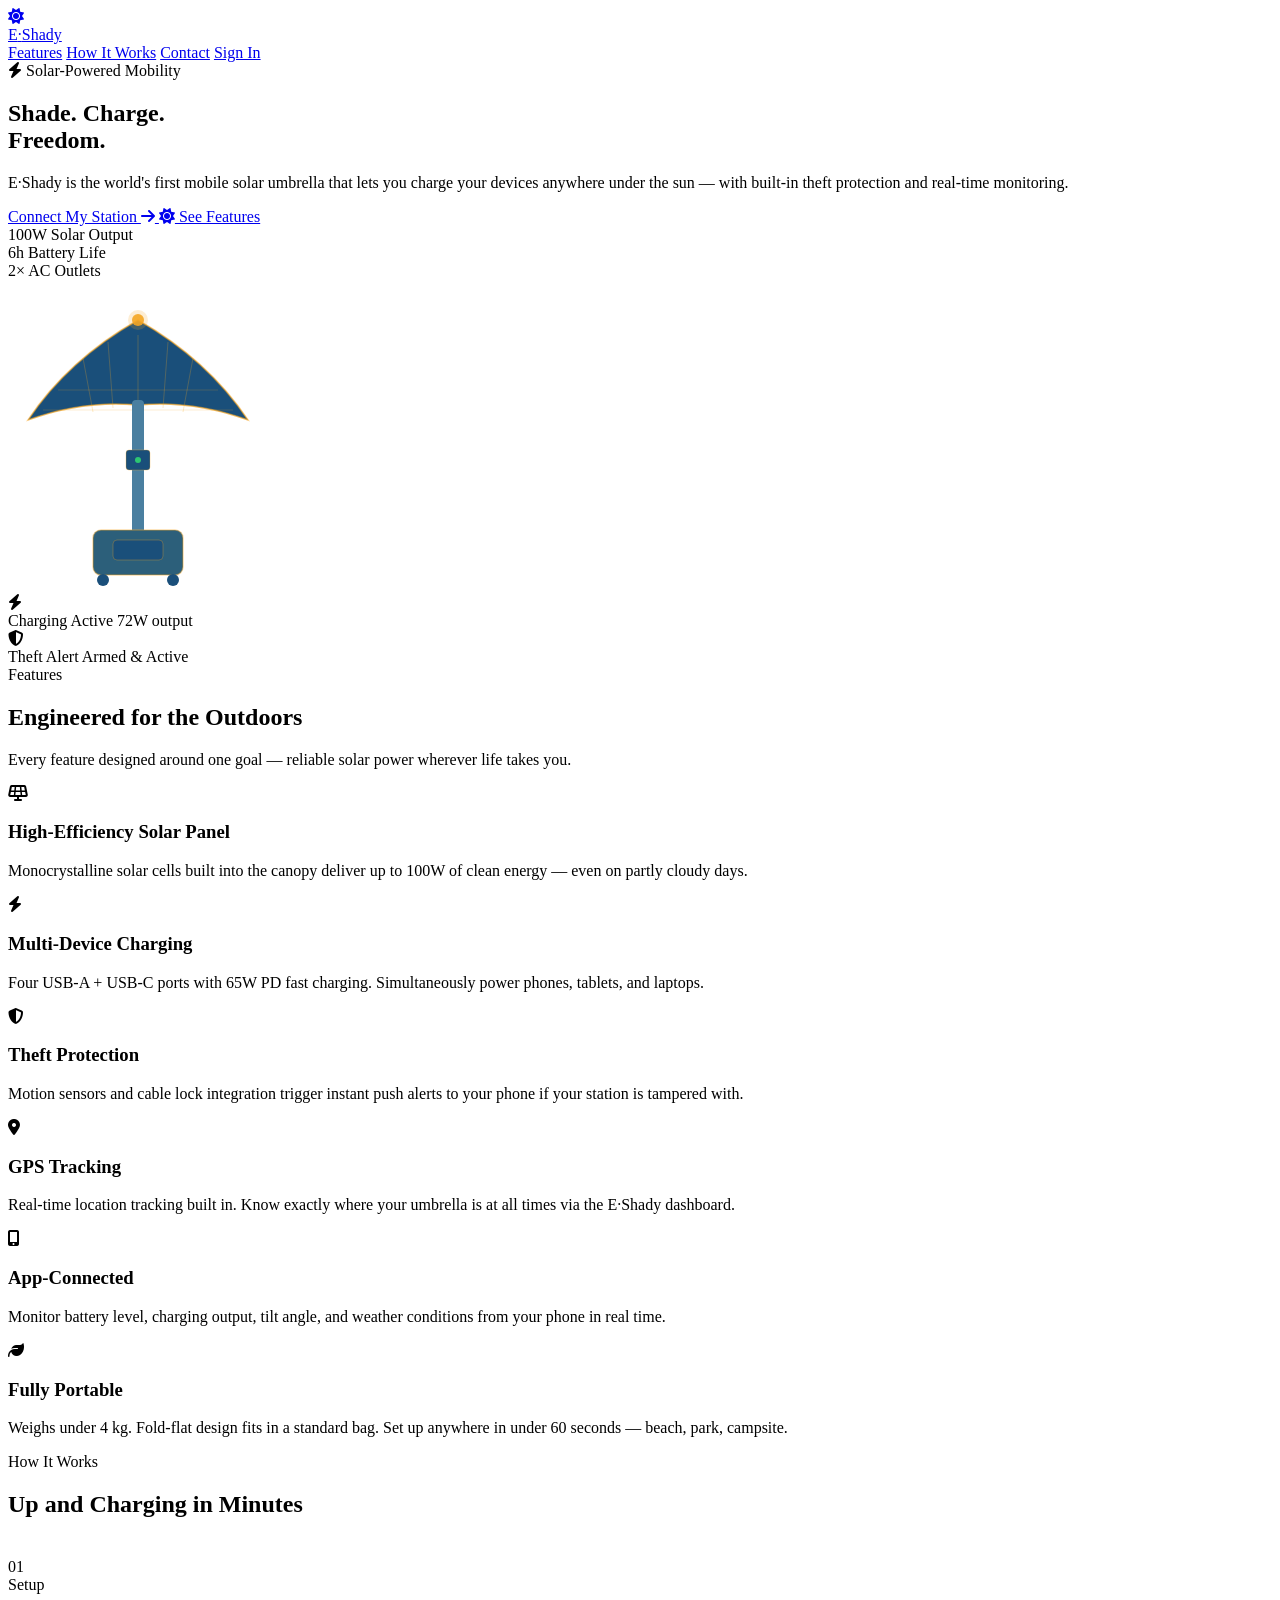
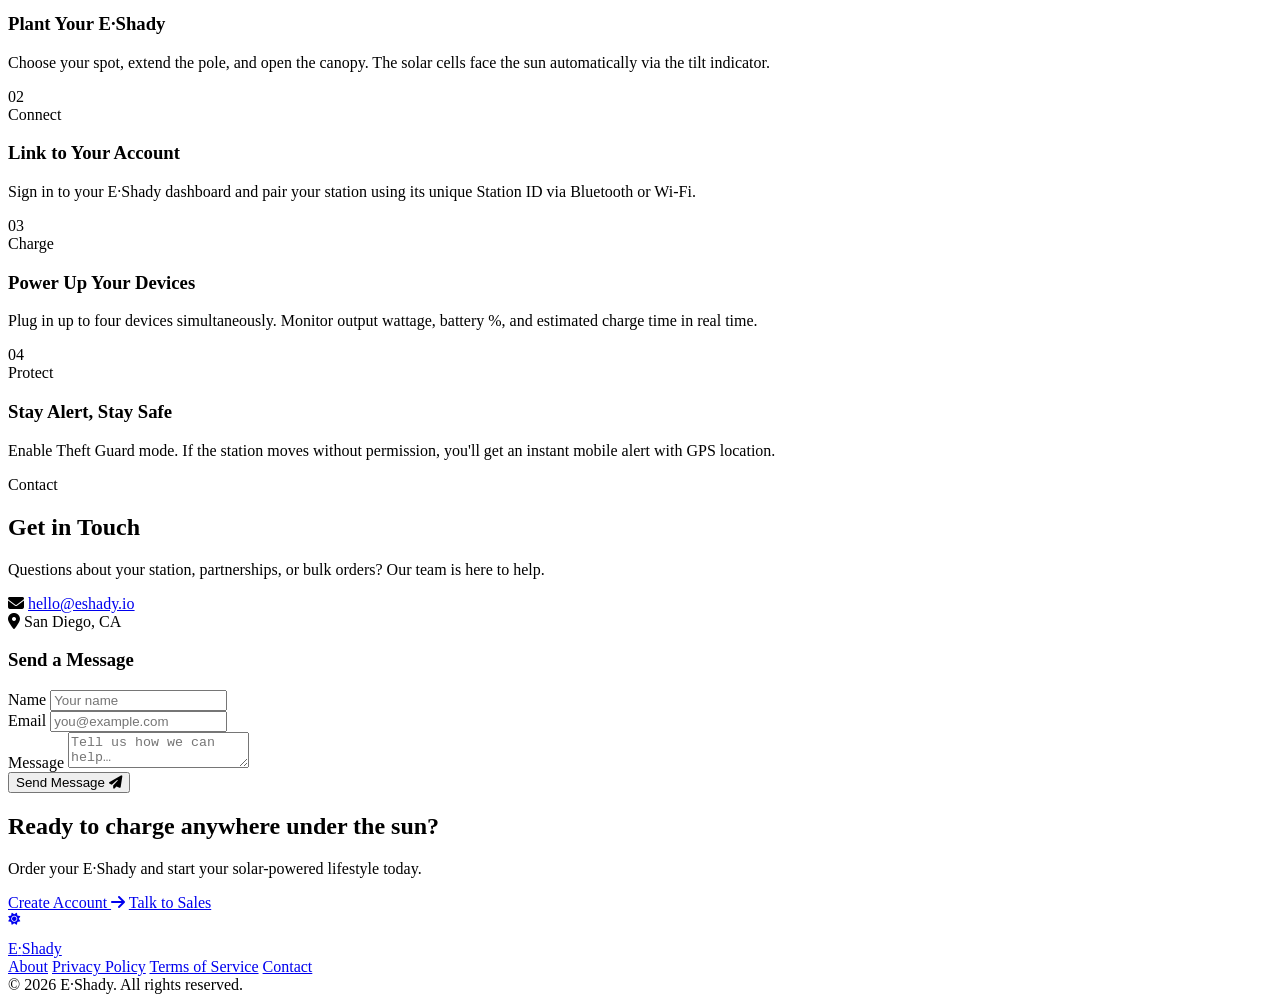
==== commit 4d370650: "auth wiring and signup and bring back the css" ====
--- a/app/template/index.html
+++ b/app/template/index.html
@@ -11,8 +11,8 @@
 
   <link rel="stylesheet" href="https://cdnjs.cloudflare.com/ajax/libs/font-awesome/6.5.0/css/all.min.css">
   <script src="/static/javascript/home.js" defer></script>
-  <link rel="stylesheet" href="/app/static/css/global.css">
-  <link rel="stylesheet" href="/app/static/css/home.css">
+  <link rel="stylesheet" href="/static/css/global.css">
+  <link rel="stylesheet" href="/static/css/home.css">
 </head>
 <body>
 
@@ -313,4 +313,4 @@
   
 
 </body>
-</html>+</html>
